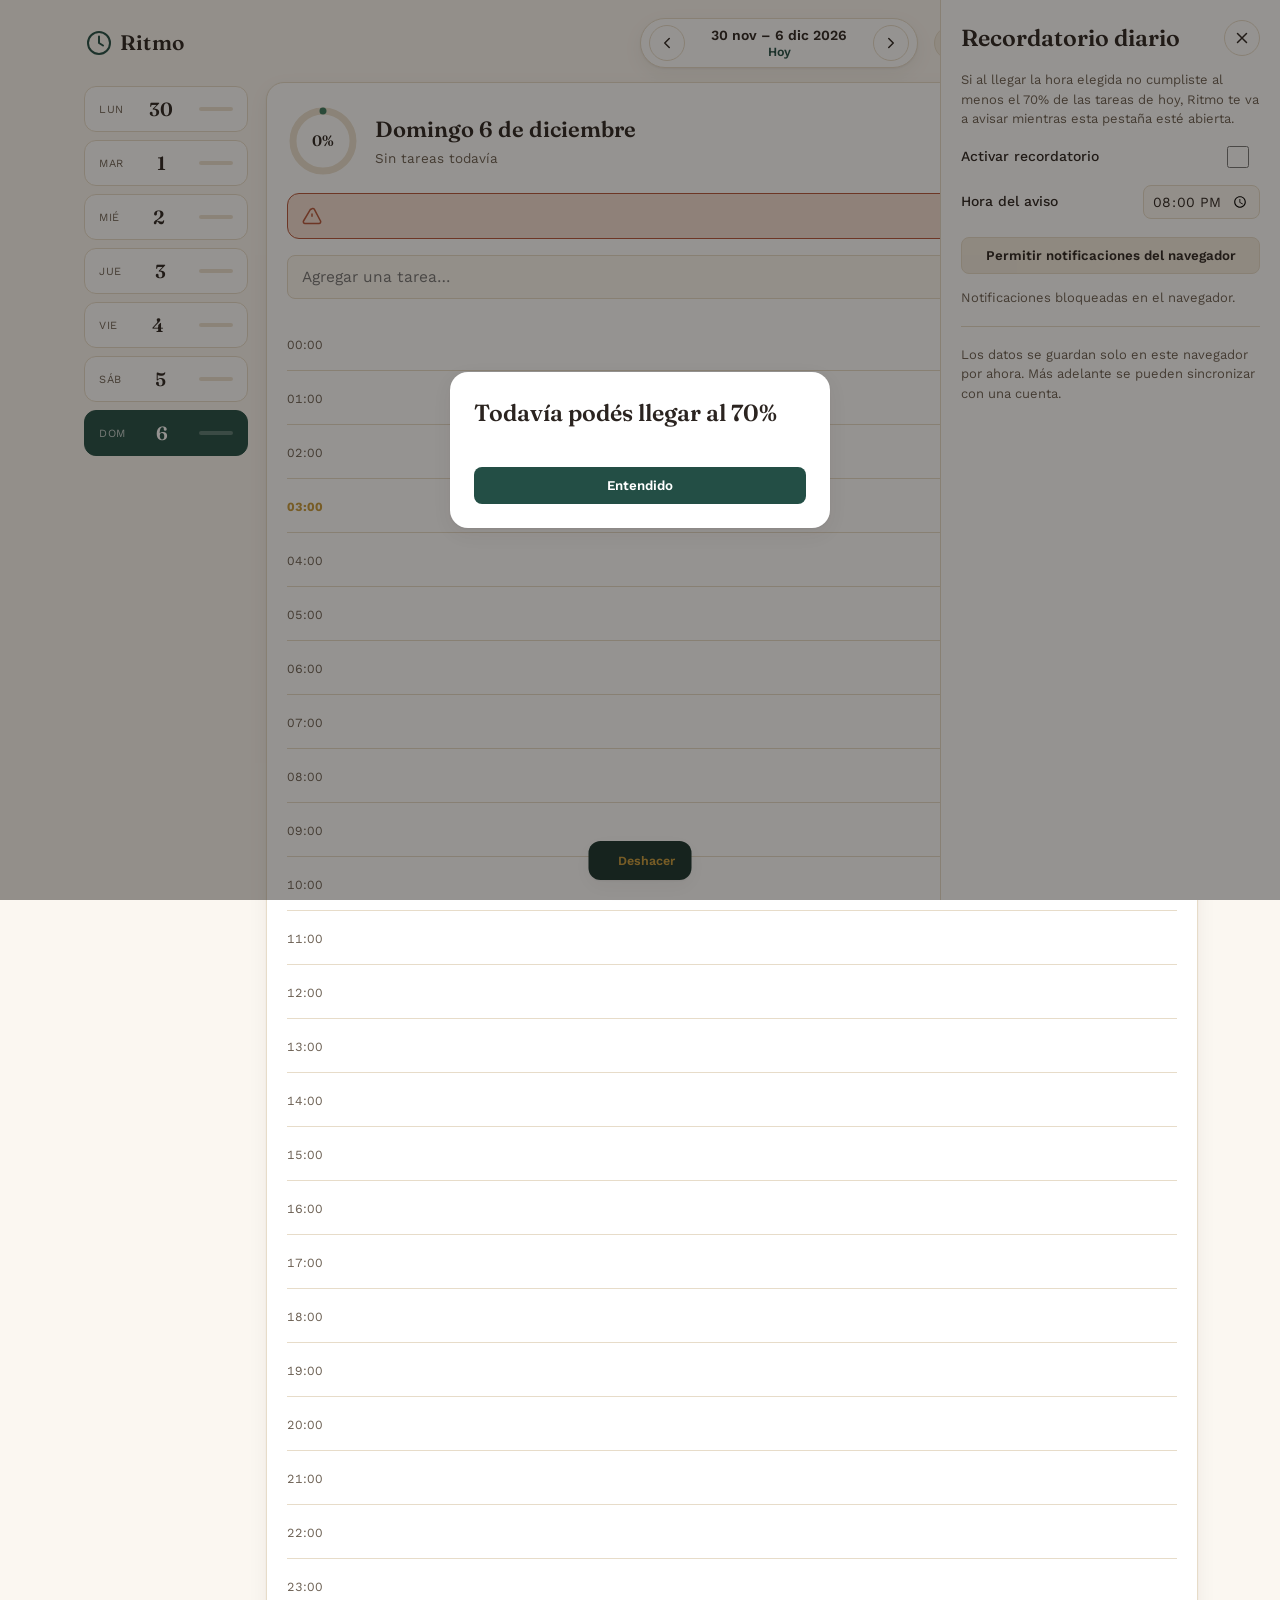
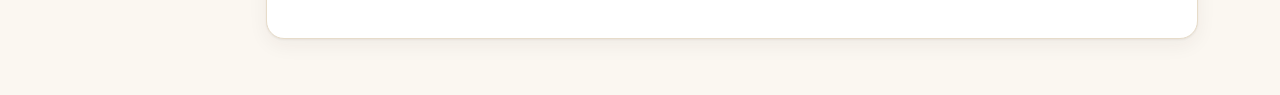
==== index.html @ a8d7aad2 "Primera versión de Ritmo: planificador semanal por horas App web estática (sin build) con vista sema" ====
<!doctype html>
<html lang="es">
<head>
<meta charset="UTF-8" />
<meta name="viewport" content="width=device-width, initial-scale=1, viewport-fit=cover" />
<title>Ritmo — Planificador semanal</title>
<meta name="description" content="Organizá tu semana hora por hora, marcá lo que cumplís y mantené tu ritmo por encima del 70% cada día." />
<meta name="theme-color" content="#234E45" />
<link rel="manifest" href="manifest.json" />
<link rel="icon" type="image/svg+xml" href="icon.svg" />
<link rel="apple-touch-icon" href="icon.svg" />
<link rel="preconnect" href="https://fonts.googleapis.com" />
<link rel="preconnect" href="https://fonts.gstatic.com" crossorigin />
<link href="https://fonts.googleapis.com/css2?family=Fraunces:opsz,wght@9..144,400;9..144,500;9..144,600;9..144,700&family=Work+Sans:wght@400;500;600;700&display=swap" rel="stylesheet" />
<link rel="stylesheet" href="styles.css" />
</head>
<body>
<div class="app">

  <header class="topbar">
    <div class="brand">
      <svg class="brand-mark" width="26" height="26" viewBox="0 0 26 26" fill="none" xmlns="http://www.w3.org/2000/svg" aria-hidden="true">
        <circle cx="13" cy="13" r="11" stroke="currentColor" stroke-width="2"/>
        <path d="M13 6.5V13L17 15.5" stroke="currentColor" stroke-width="2" stroke-linecap="round" stroke-linejoin="round"/>
      </svg>
      <span class="brand-name">Ritmo</span>
    </div>

    <div class="week-nav">
      <button class="icon-btn" id="prevWeek" aria-label="Semana anterior">
        <svg width="18" height="18" viewBox="0 0 24 24" fill="none"><path d="M15 6l-6 6 6 6" stroke="currentColor" stroke-width="2" stroke-linecap="round" stroke-linejoin="round"/></svg>
      </button>
      <div class="week-label">
        <span id="weekRange">—</span>
        <button class="link-btn" id="todayBtn">Hoy</button>
      </div>
      <button class="icon-btn" id="nextWeek" aria-label="Semana siguiente">
        <svg width="18" height="18" viewBox="0 0 24 24" fill="none"><path d="M9 6l6 6-6 6" stroke="currentColor" stroke-width="2" stroke-linecap="round" stroke-linejoin="round"/></svg>
      </button>
    </div>

    <div class="topbar-actions">
      <span class="week-avg" id="weekAvg" title="Promedio de cumplimiento de la semana"></span>
      <button class="icon-btn" id="themeToggle" aria-label="Cambiar tema">
        <svg id="themeIcon" width="18" height="18" viewBox="0 0 24 24" fill="none"><path d="M12 3a9 9 0 1 0 9 9c0-.46-.04-.91-.1-1.36A5.5 5.5 0 0 1 12 3z" stroke="currentColor" stroke-width="2" stroke-linejoin="round"/></svg>
      </button>
      <button class="icon-btn" id="settingsToggle" aria-label="Ajustes de recordatorio">
        <svg width="18" height="18" viewBox="0 0 24 24" fill="none"><circle cx="12" cy="12" r="3" stroke="currentColor" stroke-width="2"/><path d="M19.4 15a1.65 1.65 0 0 0 .33 1.82l.06.06a2 2 0 1 1-2.83 2.83l-.06-.06a1.65 1.65 0 0 0-1.82-.33 1.65 1.65 0 0 0-1 1.51V21a2 2 0 1 1-4 0v-.09a1.65 1.65 0 0 0-1-1.51 1.65 1.65 0 0 0-1.82.33l-.06.06a2 2 0 1 1-2.83-2.83l.06-.06a1.65 1.65 0 0 0 .33-1.82 1.65 1.65 0 0 0-1.51-1H3a2 2 0 1 1 0-4h.09a1.65 1.65 0 0 0 1.51-1 1.65 1.65 0 0 0-.33-1.82l-.06-.06a2 2 0 1 1 2.83-2.83l.06.06a1.65 1.65 0 0 0 1.82.33H9a1.65 1.65 0 0 0 1-1.51V3a2 2 0 1 1 4 0v.09a1.65 1.65 0 0 0 1 1.51 1.65 1.65 0 0 0 1.82-.33l.06-.06a2 2 0 1 1 2.83 2.83l-.06.06a1.65 1.65 0 0 0-.33 1.82V9a1.65 1.65 0 0 0 1.51 1H21a2 2 0 1 1 0 4h-.09a1.65 1.65 0 0 0-1.51 1z" stroke="currentColor" stroke-width="1.6"/></svg>
      </button>
    </div>
  </header>

  <div class="layout">
    <nav class="week-rail" id="dayTabs" aria-label="Días de la semana"></nav>

    <main class="day-view">
      <section class="day-header">
        <div class="day-ring-wrap">
          <svg class="day-ring" width="72" height="72" viewBox="0 0 72 72">
            <circle class="ring-track" cx="36" cy="36" r="30" fill="none" stroke-width="7"/>
            <circle class="ring-progress" id="dayRingProgress" cx="36" cy="36" r="30" fill="none" stroke-width="7" stroke-linecap="round"/>
          </svg>
          <span class="day-ring-percent" id="dayPercent">0%</span>
        </div>
        <div class="day-header-text">
          <h1 id="dayTitle">—</h1>
          <p id="dayFraction" class="muted">Sin tareas todavía</p>
        </div>
      </section>

      <div class="banner" id="alertBanner" hidden role="alert">
        <svg width="20" height="20" viewBox="0 0 24 24" fill="none" aria-hidden="true"><path d="M12 9v4M12 17h.01M10.29 3.86 1.82 18a2 2 0 0 0 1.71 3h16.94a2 2 0 0 0 1.71-3L14.71 3.86a2 2 0 0 0-3.42 0z" stroke="currentColor" stroke-width="1.8" stroke-linejoin="round"/></svg>
        <p><span id="alertText"></span></p>
        <button class="link-btn" id="alertDismiss">Ocultar</button>
      </div>

      <form class="quick-add" id="quickAddForm">
        <input type="text" id="quickAddTitle" placeholder="Agregar una tarea…" autocomplete="off" required maxlength="140" />
        <select id="quickAddHour" aria-label="Hora"></select>
        <button type="submit" class="btn-primary">Agregar</button>
      </form>

      <ol class="hours" id="hoursList"></ol>
    </main>
  </div>
</div>

<div class="overlay" id="overlay" hidden></div>

<aside class="settings-panel" id="settingsPanel" hidden aria-label="Ajustes de recordatorio">
  <div class="settings-head">
    <h2>Recordatorio diario</h2>
    <button class="icon-btn" id="settingsClose" aria-label="Cerrar ajustes">
      <svg width="18" height="18" viewBox="0 0 24 24" fill="none"><path d="M6 6l12 12M18 6 6 18" stroke="currentColor" stroke-width="2" stroke-linecap="round"/></svg>
    </button>
  </div>
  <p class="muted small">Si al llegar la hora elegida no cumpliste al menos el 70% de las tareas de hoy, Ritmo te va a avisar mientras esta pestaña esté abierta.</p>

  <label class="switch-row">
    <span>Activar recordatorio</span>
    <input type="checkbox" id="reminderEnabled" />
  </label>

  <label class="field-row">
    <span>Hora del aviso</span>
    <input type="time" id="reminderTime" value="20:00" />
  </label>

  <button class="btn-secondary" id="notifPermBtn" type="button">Permitir notificaciones del navegador</button>
  <p class="muted small" id="notifStatus"></p>

  <div class="settings-divider"></div>
  <p class="muted small">Los datos se guardan solo en este navegador por ahora. Más adelante se pueden sincronizar con una cuenta.</p>
</aside>

<div class="toast" id="toast" hidden>
  <span id="toastText"></span>
  <button class="link-btn" id="toastUndo">Deshacer</button>
</div>

<div class="reminder-modal" id="reminderModal" hidden role="dialog" aria-modal="true" aria-labelledby="reminderModalTitle">
  <div class="reminder-modal-card">
    <h2 id="reminderModalTitle">Todavía podés llegar al 70%</h2>
    <p class="muted" id="reminderModalText"></p>
    <ul class="reminder-modal-list" id="reminderModalList"></ul>
    <button class="btn-primary" id="reminderModalClose">Entendido</button>
  </div>
</div>

<script type="module" src="js/main.js"></script>
</body>
</html>
---- styles.css ----
/* ---------- Tokens ---------- */
:root {
  --bg: #fbf7f1;
  --bg-elevated: #ffffff;
  --bg-soft: #f3ece0;
  --bg-soft-2: #ece2d1;
  --border: #e7dcc9;
  --text: #2b2420;
  --text-muted: #6b5f52;

  --primary: #234e45;
  --primary-strong: #17332d;
  --primary-soft: #dfe9e4;

  --accent: #d9714b;
  --accent-soft: #f6dcc9;

  --gold: #c89b3c;

  --success: #3c7a5e;
  --success-soft: #dcece2;

  --warn: #b5563a;
  --warn-soft: #f3ddd3;

  --shadow: 0 1px 2px rgba(43, 36, 32, 0.06), 0 6px 20px rgba(43, 36, 32, 0.06);
  --radius-lg: 18px;
  --radius-md: 12px;
  --radius-sm: 8px;

  --font-display: "Fraunces", Georgia, serif;
  --font-body: "Work Sans", -apple-system, BlinkMacSystemFont, "Segoe UI", sans-serif;

  color-scheme: light;
}

@media (prefers-color-scheme: dark) {
  :root:not([data-theme="light"]) {
    --bg: #1b1712;
    --bg-elevated: #241f19;
    --bg-soft: #2c2620;
    --bg-soft-2: #362e25;
    --border: #3a332a;
    --text: #f1e9dd;
    --text-muted: #b7aa98;

    --primary: #7bc6b0;
    --primary-strong: #9fdac7;
    --primary-soft: #26362f;

    --accent: #e79768;
    --accent-soft: #3d2c20;

    --gold: #dcb862;

    --success: #7bc6b0;
    --success-soft: #23362e;

    --warn: #e08a6c;
    --warn-soft: #3c2a22;

    color-scheme: dark;
  }
}

:root[data-theme="dark"] {
  --bg: #1b1712;
  --bg-elevated: #241f19;
  --bg-soft: #2c2620;
  --bg-soft-2: #362e25;
  --border: #3a332a;
  --text: #f1e9dd;
  --text-muted: #b7aa98;

  --primary: #7bc6b0;
  --primary-strong: #9fdac7;
  --primary-soft: #26362f;

  --accent: #e79768;
  --accent-soft: #3d2c20;

  --gold: #dcb862;

  --success: #7bc6b0;
  --success-soft: #23362e;

  --warn: #e08a6c;
  --warn-soft: #3c2a22;

  color-scheme: dark;
}

/* ---------- Reset ---------- */
* { box-sizing: border-box; }
html, body { height: 100%; }
body {
  margin: 0;
  background: var(--bg);
  color: var(--text);
  font-family: var(--font-body);
  font-size: 15.5px;
  line-height: 1.5;
  -webkit-font-smoothing: antialiased;
}
h1, h2, h3 { font-family: var(--font-display); font-weight: 600; margin: 0; color: var(--text); }
p { margin: 0; }
button { font-family: inherit; }
input, select, textarea { font-family: inherit; font-size: inherit; color: inherit; }
ol, ul { list-style: none; margin: 0; padding: 0; }
.muted { color: var(--text-muted); }
.small { font-size: 13px; }

/* ---------- Layout shell ---------- */
.app {
  max-width: 1180px;
  margin: 0 auto;
  padding: 0 16px 48px;
}

.topbar {
  display: flex;
  align-items: center;
  gap: 16px;
  padding: 18px 4px 14px;
  flex-wrap: wrap;
}

.brand {
  display: flex;
  align-items: center;
  gap: 8px;
  color: var(--primary);
  margin-right: auto;
}
.brand-name {
  font-family: var(--font-display);
  font-weight: 600;
  font-size: 21px;
  letter-spacing: 0.2px;
  color: var(--text);
}

.week-nav {
  display: flex;
  align-items: center;
  gap: 10px;
  background: var(--bg-elevated);
  border: 1px solid var(--border);
  border-radius: 999px;
  padding: 6px 8px;
  box-shadow: var(--shadow);
}
.week-label {
  display: flex;
  flex-direction: column;
  align-items: center;
  min-width: 168px;
  text-align: center;
  line-height: 1.2;
}
.week-label > span { font-weight: 600; font-size: 14px; }
.link-btn {
  background: none;
  border: none;
  color: var(--primary);
  font-weight: 600;
  font-size: 12.5px;
  cursor: pointer;
  padding: 0;
}
.link-btn:hover { text-decoration: underline; }

.topbar-actions {
  display: flex;
  align-items: center;
  gap: 8px;
}
.week-avg {
  font-size: 13px;
  color: var(--text-muted);
  background: var(--bg-soft);
  border: 1px solid var(--border);
  padding: 6px 12px;
  border-radius: 999px;
  white-space: nowrap;
}

.icon-btn {
  width: 36px;
  height: 36px;
  border-radius: 999px;
  border: 1px solid var(--border);
  background: var(--bg-elevated);
  color: var(--text);
  display: flex;
  align-items: center;
  justify-content: center;
  cursor: pointer;
  transition: background 0.15s, border-color 0.15s;
}
.icon-btn:hover { background: var(--bg-soft); border-color: var(--primary); }

/* ---------- Layout: rail + main ---------- */
.layout {
  display: flex;
  flex-direction: column;
  gap: 16px;
}

.week-rail {
  display: flex;
  gap: 8px;
  overflow-x: auto;
  padding: 4px 2px 8px;
  scrollbar-width: thin;
}

.day-tab {
  flex: 0 0 auto;
  display: flex;
  flex-direction: column;
  align-items: center;
  gap: 4px;
  padding: 10px 14px;
  border-radius: var(--radius-md);
  border: 1px solid var(--border);
  background: var(--bg-elevated);
  cursor: pointer;
  min-width: 64px;
  color: var(--text);
}
.day-tab .weekday { font-size: 11px; text-transform: uppercase; letter-spacing: 0.06em; color: var(--text-muted); }
.day-tab .date-num { font-family: var(--font-display); font-size: 19px; font-weight: 600; }
.day-tab .mini-bar { width: 30px; height: 4px; border-radius: 999px; background: var(--bg-soft-2); overflow: hidden; margin-top: 2px; }
.day-tab .mini-bar > span { display: block; height: 100%; background: var(--success); border-radius: 999px; }
.day-tab.is-today { border-color: var(--gold); }
.day-tab.is-selected { background: var(--primary); border-color: var(--primary); color: #fff; }
.day-tab.is-selected .weekday { color: rgba(255,255,255,0.75); }
.day-tab.is-selected .mini-bar { background: rgba(255,255,255,0.25); }
.day-tab.is-selected .mini-bar > span { background: #fff; }
.day-tab.is-low .mini-bar > span { background: var(--warn); }
.day-tab.is-selected.is-low .mini-bar > span { background: #fff; }

.day-view {
  background: var(--bg-elevated);
  border: 1px solid var(--border);
  border-radius: var(--radius-lg);
  padding: 22px 20px 26px;
  box-shadow: var(--shadow);
}

.day-header {
  display: flex;
  align-items: center;
  gap: 16px;
  margin-bottom: 16px;
}
.day-ring-wrap { position: relative; flex: 0 0 auto; width: 72px; height: 72px; }
.day-ring { transform: rotate(-90deg); }
.ring-track { stroke: var(--bg-soft-2); }
.ring-progress { stroke: var(--success); stroke-dasharray: 188.5; stroke-dashoffset: 188.5; transition: stroke-dashoffset 0.4s ease, stroke 0.3s ease; }
.ring-progress.is-low { stroke: var(--warn); }
.day-ring-percent {
  position: absolute; inset: 0; display: flex; align-items: center; justify-content: center;
  font-weight: 600; font-size: 15px; font-family: var(--font-display);
}
.day-header-text h1 { font-size: 22px; }
#dayFraction { margin-top: 2px; font-size: 13.5px; }

/* ---------- Banner ---------- */
.banner {
  display: flex;
  align-items: center;
  gap: 10px;
  background: var(--warn-soft);
  color: var(--warn);
  border: 1px solid var(--warn);
  border-radius: var(--radius-md);
  padding: 12px 14px;
  margin-bottom: 16px;
}
.banner p { flex: 1; color: var(--text); font-size: 14px; }
.banner svg { flex: 0 0 auto; }
.banner .link-btn { color: var(--warn); }

/* ---------- Quick add ---------- */
.quick-add {
  display: flex;
  gap: 8px;
  margin-bottom: 18px;
  flex-wrap: wrap;
}
.quick-add input[type="text"] {
  flex: 1 1 220px;
  padding: 11px 14px;
  border-radius: var(--radius-sm);
  border: 1px solid var(--border);
  background: var(--bg);
  color: var(--text);
}
.quick-add input[type="text"]:focus, select:focus, input[type="time"]:focus, textarea:focus {
  outline: 2px solid var(--primary);
  outline-offset: 1px;
}
.quick-add select {
  padding: 11px 10px;
  border-radius: var(--radius-sm);
  border: 1px solid var(--border);
  background: var(--bg);
  color: var(--text);
}
.btn-primary {
  background: var(--primary);
  color: #fff;
  border: none;
  padding: 11px 18px;
  border-radius: var(--radius-sm);
  font-weight: 600;
  cursor: pointer;
  white-space: nowrap;
}
.btn-primary:hover { background: var(--primary-strong); }
.btn-secondary {
  background: var(--bg-soft);
  color: var(--text);
  border: 1px solid var(--border);
  padding: 10px 16px;
  border-radius: var(--radius-sm);
  font-weight: 600;
  cursor: pointer;
  width: 100%;
  margin-top: 4px;
}
.btn-secondary:hover { background: var(--bg-soft-2); }

/* ---------- Hours list ---------- */
.hours { display: flex; flex-direction: column; }
.hour-row {
  display: flex;
  gap: 14px;
  padding: 10px 0;
  border-top: 1px solid var(--border);
}
.hour-row:first-child { border-top: none; }
.hour-label {
  flex: 0 0 56px;
  padding-top: 9px;
  font-size: 12.5px;
  color: var(--text-muted);
  font-variant-numeric: tabular-nums;
}
.hour-row.is-current-hour .hour-label { color: var(--gold); font-weight: 700; }
.hour-tasks { flex: 1; display: flex; flex-direction: column; gap: 8px; }

.hour-add {
  align-self: flex-start;
  background: none;
  border: 1px dashed var(--border);
  color: var(--text-muted);
  border-radius: var(--radius-sm);
  padding: 8px 12px;
  font-size: 13px;
  cursor: pointer;
  opacity: 0;
  transition: opacity 0.15s, border-color 0.15s, color 0.15s;
}
.hour-row:hover .hour-add, .hour-row:focus-within .hour-add { opacity: 1; }
.hour-add:hover { border-color: var(--primary); color: var(--primary); }

/* ---------- Task card ---------- */
.task {
  display: flex;
  gap: 10px;
  align-items: flex-start;
  background: var(--bg-soft);
  border: 1px solid var(--border);
  border-radius: var(--radius-sm);
  padding: 10px 10px 10px 12px;
}
.task.is-done { background: var(--success-soft); border-color: var(--success); }
.task.is-skipped { background: var(--warn-soft); border-color: var(--warn); }

.task-check {
  flex: 0 0 auto;
  width: 22px;
  height: 22px;
  border-radius: 999px;
  border: 2px solid var(--primary);
  background: transparent;
  cursor: pointer;
  display: flex;
  align-items: center;
  justify-content: center;
  margin-top: 1px;
  color: transparent;
}
.task.is-done .task-check { background: var(--success); border-color: var(--success); color: #fff; }
.task.is-skipped .task-check { border-color: var(--warn); color: var(--warn); }

.task-body { flex: 1; min-width: 0; }
.task-title { font-size: 14.5px; word-break: break-word; }
.task.is-done .task-title { text-decoration: line-through; color: var(--text-muted); }
.task.is-skipped .task-title { color: var(--text-muted); font-style: italic; }
.task-reason {
  margin-top: 5px;
  font-size: 12.5px;
  color: var(--warn);
  border-left: 2px solid var(--warn);
  padding-left: 8px;
}

.task-actions { display: flex; gap: 4px; flex: 0 0 auto; }
.task-actions button {
  width: 28px; height: 28px;
  border-radius: var(--radius-sm);
  border: none;
  background: transparent;
  color: var(--text-muted);
  cursor: pointer;
  display: flex; align-items: center; justify-content: center;
}
.task-actions button:hover { background: var(--bg-soft-2); color: var(--text); }
.task-actions .task-skip.is-active { color: var(--warn); }

.reason-editor { display: flex; flex-direction: column; gap: 6px; margin-top: 6px; }
.reason-editor textarea {
  resize: vertical;
  min-height: 52px;
  border-radius: var(--radius-sm);
  border: 1px solid var(--border);
  padding: 8px 10px;
  background: var(--bg-elevated);
  color: var(--text);
}
.reason-editor .reason-actions { display: flex; gap: 8px; }
.reason-editor .reason-actions button {
  font-size: 12.5px;
  font-weight: 600;
  padding: 6px 12px;
  border-radius: var(--radius-sm);
  border: 1px solid var(--border);
  background: var(--bg-elevated);
  cursor: pointer;
}
.reason-editor .reason-save { background: var(--warn); border-color: var(--warn); color: #fff; }

/* ---------- Settings panel ---------- */
.overlay {
  position: fixed; inset: 0;
  background: rgba(20, 16, 12, 0.35);
  z-index: 20;
}
.settings-panel {
  position: fixed;
  top: 0; right: 0; bottom: 0;
  width: min(340px, 90vw);
  background: var(--bg-elevated);
  border-left: 1px solid var(--border);
  padding: 20px;
  z-index: 21;
  display: flex;
  flex-direction: column;
  gap: 14px;
  overflow-y: auto;
}
.settings-head { display: flex; align-items: center; justify-content: space-between; }
.switch-row, .field-row {
  display: flex; align-items: center; justify-content: space-between;
  font-size: 14px; font-weight: 500;
}
.switch-row input[type="checkbox"] { width: 38px; height: 22px; accent-color: var(--primary); }
.field-row input[type="time"] {
  border: 1px solid var(--border); border-radius: var(--radius-sm);
  padding: 6px 8px; background: var(--bg);
}
.settings-divider { height: 1px; background: var(--border); margin: 4px 0; }

/* ---------- Toast ---------- */
.toast {
  position: fixed;
  bottom: 20px; left: 50%; transform: translateX(-50%);
  background: var(--primary-strong);
  color: #fff;
  padding: 12px 16px;
  border-radius: var(--radius-md);
  display: flex; align-items: center; gap: 14px;
  box-shadow: var(--shadow);
  z-index: 30;
  font-size: 13.5px;
}
.toast .link-btn { color: var(--gold); }

/* ---------- Reminder modal ---------- */
.reminder-modal {
  position: fixed; inset: 0;
  background: rgba(20, 16, 12, 0.45);
  display: flex; align-items: center; justify-content: center;
  z-index: 40; padding: 16px;
}
.reminder-modal-card {
  background: var(--bg-elevated);
  border-radius: var(--radius-lg);
  padding: 24px;
  max-width: 380px;
  width: 100%;
  box-shadow: var(--shadow);
  display: flex; flex-direction: column; gap: 12px;
}
.reminder-modal-list { display: flex; flex-direction: column; gap: 6px; max-height: 180px; overflow-y: auto; }
.reminder-modal-list li {
  font-size: 13.5px;
  background: var(--bg-soft);
  border-radius: var(--radius-sm);
  padding: 8px 10px;
}

/* ---------- Responsive: desktop ---------- */
@media (min-width: 880px) {
  .app { padding: 0 32px 56px; }
  .layout { flex-direction: row; align-items: flex-start; }
  .week-rail {
    flex-direction: column;
    width: 168px;
    flex: 0 0 168px;
    overflow-x: visible;
    position: sticky;
    top: 16px;
  }
  .day-tab { flex-direction: row; justify-content: space-between; width: 100%; }
  .day-tab .mini-bar { width: 34px; margin-top: 0; }
  .day-view { flex: 1; }
}

@media (max-width: 520px) {
  .week-label { min-width: 132px; }
  .topbar { gap: 10px; }
  .week-avg { display: none; }
}
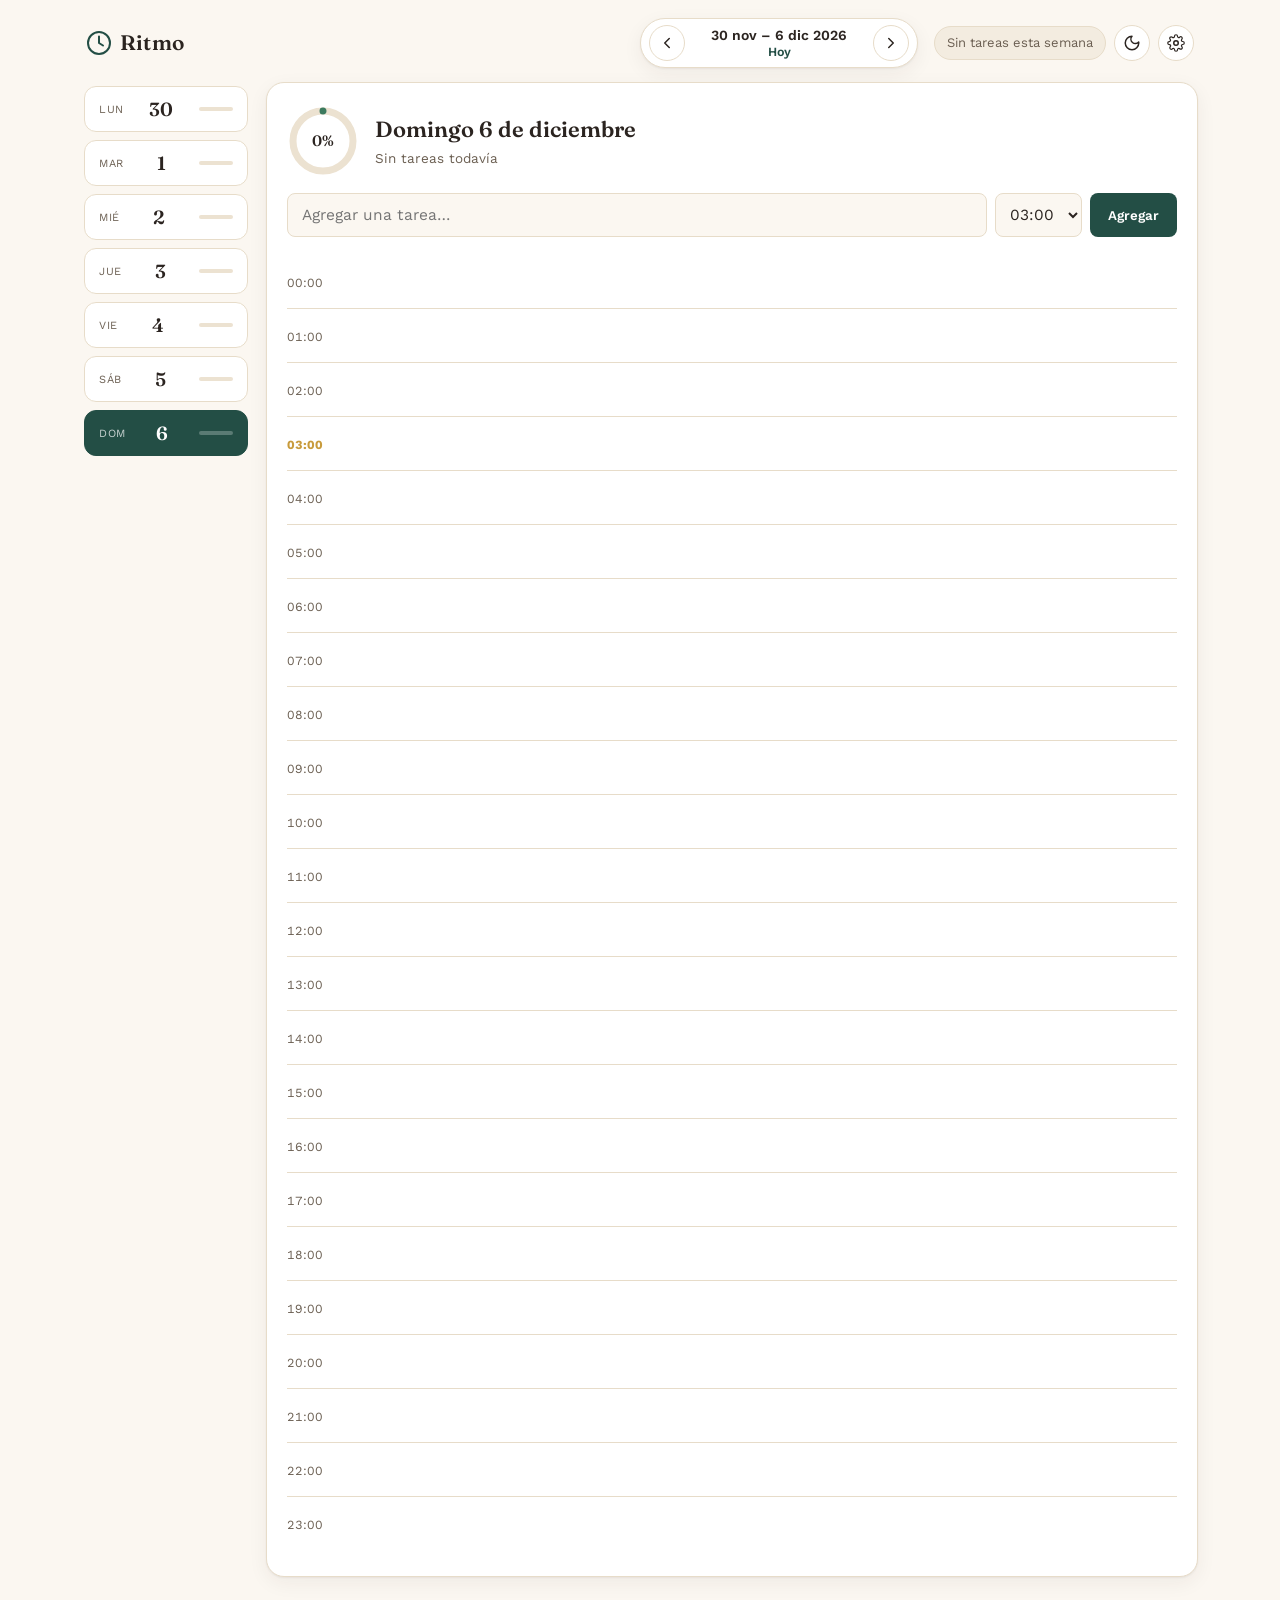
==== commit eb50f3ad: "Corrige overlays que quedaban visibles y pasa los textos a español neutro Varias reglas CSS fijaban " ====
--- a/index.html
+++ b/index.html
@@ -4,7 +4,7 @@
 <meta charset="UTF-8" />
 <meta name="viewport" content="width=device-width, initial-scale=1, viewport-fit=cover" />
 <title>Ritmo — Planificador semanal</title>
-<meta name="description" content="Organizá tu semana hora por hora, marcá lo que cumplís y mantené tu ritmo por encima del 70% cada día." />
+<meta name="description" content="Organiza tu semana hora por hora, marca lo que cumples y mantén tu ritmo por encima del 70% cada día." />
 <meta name="theme-color" content="#234E45" />
 <link rel="manifest" href="manifest.json" />
 <link rel="icon" type="image/svg+xml" href="icon.svg" />
@@ -94,7 +94,7 @@
       <svg width="18" height="18" viewBox="0 0 24 24" fill="none"><path d="M6 6l12 12M18 6 6 18" stroke="currentColor" stroke-width="2" stroke-linecap="round"/></svg>
     </button>
   </div>
-  <p class="muted small">Si al llegar la hora elegida no cumpliste al menos el 70% de las tareas de hoy, Ritmo te va a avisar mientras esta pestaña esté abierta.</p>
+  <p class="muted small">Si al llegar la hora elegida no se cumplió al menos el 70% de las tareas de hoy, Ritmo mostrará un aviso mientras esta pestaña esté abierta.</p>
 
   <label class="switch-row">
     <span>Activar recordatorio</span>
@@ -120,7 +120,7 @@
 
 <div class="reminder-modal" id="reminderModal" hidden role="dialog" aria-modal="true" aria-labelledby="reminderModalTitle">
   <div class="reminder-modal-card">
-    <h2 id="reminderModalTitle">Todavía podés llegar al 70%</h2>
+    <h2 id="reminderModalTitle">Todavía puedes llegar al 70%</h2>
     <p class="muted" id="reminderModalText"></p>
     <ul class="reminder-modal-list" id="reminderModalList"></ul>
     <button class="btn-primary" id="reminderModalClose">Entendido</button>
--- a/styles.css
+++ b/styles.css
@@ -92,6 +92,7 @@
 
 /* ---------- Reset ---------- */
 * { box-sizing: border-box; }
+[hidden] { display: none !important; }
 html, body { height: 100%; }
 body {
   margin: 0;
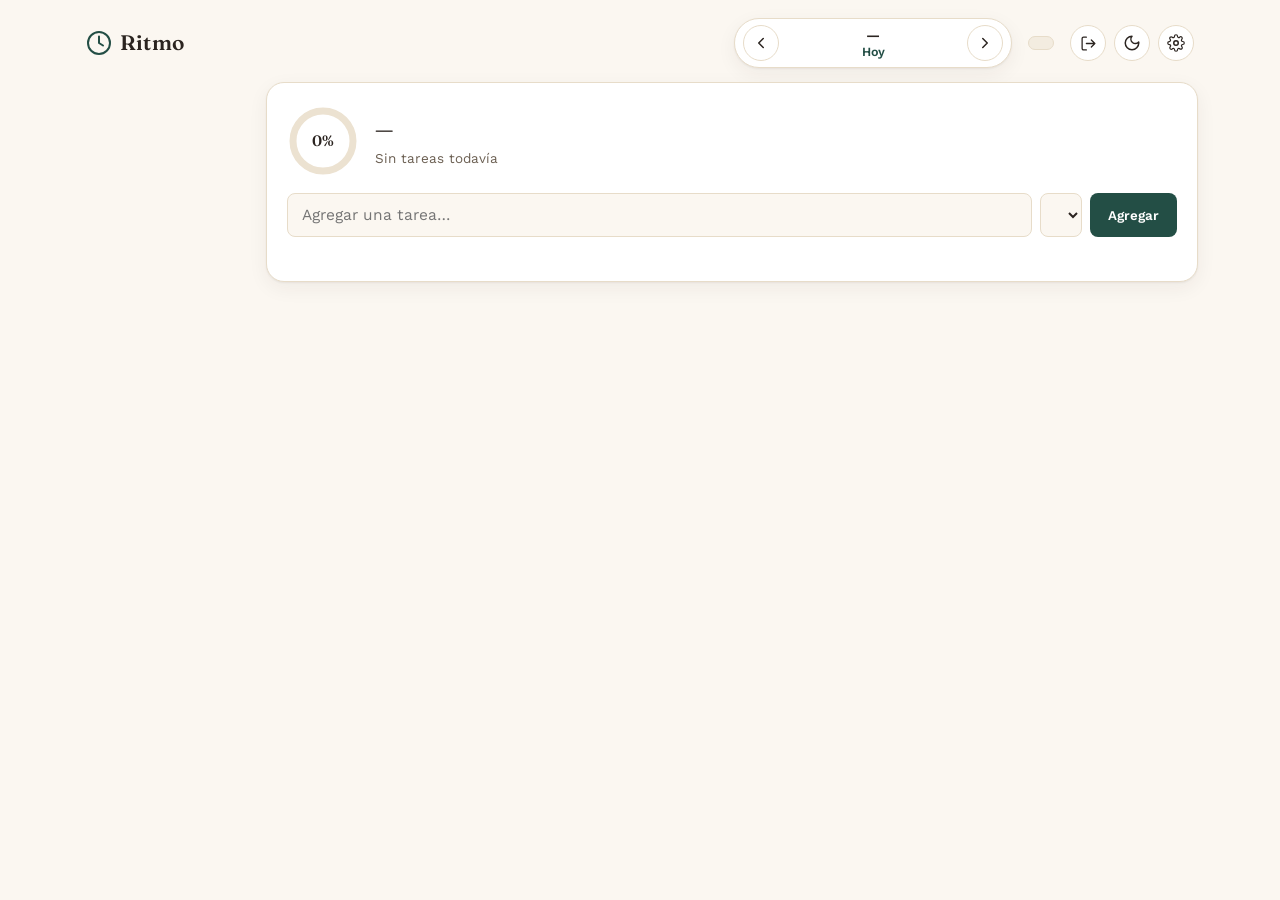
==== commit a50b8adb: "Agrega login de usuarios y guarda las tareas en Supabase - login.html + js/login.js: pantalla de ini" ====
--- a/index.html
+++ b/index.html
@@ -41,6 +41,12 @@
 
     <div class="topbar-actions">
       <span class="week-avg" id="weekAvg" title="Promedio de cumplimiento de la semana"></span>
+      <div class="topbar-user">
+        <span class="topbar-user-email" id="userEmail"></span>
+        <button class="icon-btn" id="logoutBtn" aria-label="Cerrar sesión" title="Cerrar sesión">
+          <svg width="17" height="17" viewBox="0 0 24 24" fill="none"><path d="M9 21H5a2 2 0 0 1-2-2V5a2 2 0 0 1 2-2h4M16 17l5-5-5-5M21 12H9" stroke="currentColor" stroke-width="1.8" stroke-linecap="round" stroke-linejoin="round"/></svg>
+        </button>
+      </div>
       <button class="icon-btn" id="themeToggle" aria-label="Cambiar tema">
         <svg id="themeIcon" width="18" height="18" viewBox="0 0 24 24" fill="none"><path d="M12 3a9 9 0 1 0 9 9c0-.46-.04-.91-.1-1.36A5.5 5.5 0 0 1 12 3z" stroke="currentColor" stroke-width="2" stroke-linejoin="round"/></svg>
       </button>
--- a/styles.css
+++ b/styles.css
@@ -371,34 +371,39 @@
 /* ---------- Task card ---------- */
 .task {
   display: flex;
-  gap: 10px;
-  align-items: flex-start;
+  align-items: stretch;
+  background: var(--bg-elevated);
+  border: 1px solid var(--border);
+  border-radius: var(--radius-sm);
+  overflow: hidden;
+}
+.task.is-done { border-color: var(--success); }
+.task.is-skipped { border-color: var(--warn); }
+
+.task-side-btn {
+  flex: 0 0 60px;
+  display: flex;
+  flex-direction: column;
+  align-items: center;
+  justify-content: center;
+  gap: 3px;
+  border: none;
+  cursor: pointer;
   background: var(--bg-soft);
-  border: 1px solid var(--border);
-  border-radius: var(--radius-sm);
-  padding: 10px 10px 10px 12px;
-}
-.task.is-done { background: var(--success-soft); border-color: var(--success); }
-.task.is-skipped { background: var(--warn-soft); border-color: var(--warn); }
-
-.task-check {
-  flex: 0 0 auto;
-  width: 22px;
-  height: 22px;
-  border-radius: 999px;
-  border: 2px solid var(--primary);
-  background: transparent;
-  cursor: pointer;
-  display: flex;
-  align-items: center;
-  justify-content: center;
-  margin-top: 1px;
-  color: transparent;
-}
-.task.is-done .task-check { background: var(--success); border-color: var(--success); color: #fff; }
-.task.is-skipped .task-check { border-color: var(--warn); color: var(--warn); }
-
-.task-body { flex: 1; min-width: 0; }
+  color: var(--text-muted);
+  font-size: 10.5px;
+  font-weight: 600;
+  line-height: 1.1;
+  padding: 8px 2px;
+}
+.task-side-done { border-right: 1px solid var(--border); }
+.task-side-skip { border-left: 1px solid var(--border); }
+.task-side-done:hover { background: var(--success-soft); color: var(--success); }
+.task-side-skip:hover { background: var(--warn-soft); color: var(--warn); }
+.task.is-done .task-side-done { background: var(--success); color: #fff; }
+.task.is-skipped .task-side-skip { background: var(--warn); color: #fff; }
+
+.task-body { flex: 1; min-width: 0; position: relative; padding: 10px 32px 10px 12px; display: flex; flex-direction: column; justify-content: center; }
 .task-title { font-size: 14.5px; word-break: break-word; }
 .task.is-done .task-title { text-decoration: line-through; color: var(--text-muted); }
 .task.is-skipped .task-title { color: var(--text-muted); font-style: italic; }
@@ -410,18 +415,22 @@
   padding-left: 8px;
 }
 
-.task-actions { display: flex; gap: 4px; flex: 0 0 auto; }
-.task-actions button {
-  width: 28px; height: 28px;
+.task-delete {
+  position: absolute;
+  top: 6px;
+  right: 6px;
+  width: 24px;
+  height: 24px;
   border-radius: var(--radius-sm);
   border: none;
   background: transparent;
   color: var(--text-muted);
   cursor: pointer;
-  display: flex; align-items: center; justify-content: center;
-}
-.task-actions button:hover { background: var(--bg-soft-2); color: var(--text); }
-.task-actions .task-skip.is-active { color: var(--warn); }
+  display: flex;
+  align-items: center;
+  justify-content: center;
+}
+.task-delete:hover { background: var(--bg-soft-2); color: var(--warn); }
 
 .reason-editor { display: flex; flex-direction: column; gap: 6px; margin-top: 6px; }
 .reason-editor textarea {
@@ -514,6 +523,78 @@
   border-radius: var(--radius-sm);
   padding: 8px 10px;
 }
+
+/* ---------- Auth (login.html) ---------- */
+.auth-body {
+  min-height: 100%;
+  display: flex;
+}
+.auth-shell {
+  flex: 1;
+  display: flex;
+  align-items: center;
+  justify-content: center;
+  padding: 24px;
+}
+.auth-card {
+  width: 100%;
+  max-width: 380px;
+  background: var(--bg-elevated);
+  border: 1px solid var(--border);
+  border-radius: var(--radius-lg);
+  box-shadow: var(--shadow);
+  padding: 28px 26px 30px;
+  display: flex;
+  flex-direction: column;
+  gap: 18px;
+}
+.auth-brand { color: var(--primary); justify-content: center; }
+.auth-warning {
+  background: var(--warn-soft);
+  color: var(--text);
+  border: 1px solid var(--warn);
+  border-radius: var(--radius-md);
+  padding: 12px 14px;
+  font-size: 13.5px;
+  line-height: 1.5;
+}
+.auth-warning code {
+  background: var(--bg-soft-2);
+  padding: 1px 5px;
+  border-radius: 4px;
+  font-size: 12.5px;
+}
+
+.auth-tabs { display: flex; gap: 6px; background: var(--bg-soft); border-radius: 999px; padding: 4px; }
+.auth-tab {
+  flex: 1;
+  border: none;
+  background: transparent;
+  color: var(--text-muted);
+  padding: 9px 10px;
+  border-radius: 999px;
+  font-weight: 600;
+  font-size: 13.5px;
+  cursor: pointer;
+}
+.auth-tab.is-active { background: var(--primary); color: #fff; }
+
+.auth-form { display: flex; flex-direction: column; gap: 14px; }
+.auth-field { display: flex; flex-direction: column; gap: 6px; font-size: 13.5px; font-weight: 600; }
+.auth-field input {
+  padding: 11px 13px;
+  border-radius: var(--radius-sm);
+  border: 1px solid var(--border);
+  background: var(--bg);
+  color: var(--text);
+  font-weight: 400;
+}
+.auth-submit { width: 100%; margin-top: 2px; }
+.auth-error { color: var(--warn); font-size: 13px; background: var(--warn-soft); border-radius: var(--radius-sm); padding: 8px 10px; }
+.auth-success { color: var(--success); font-size: 13px; background: var(--success-soft); border-radius: var(--radius-sm); padding: 8px 10px; }
+
+.topbar-user { display: flex; align-items: center; gap: 8px; }
+.topbar-user-email { font-size: 12.5px; color: var(--text-muted); max-width: 140px; overflow: hidden; text-overflow: ellipsis; white-space: nowrap; }
 
 /* ---------- Responsive: desktop ---------- */
 @media (min-width: 880px) {
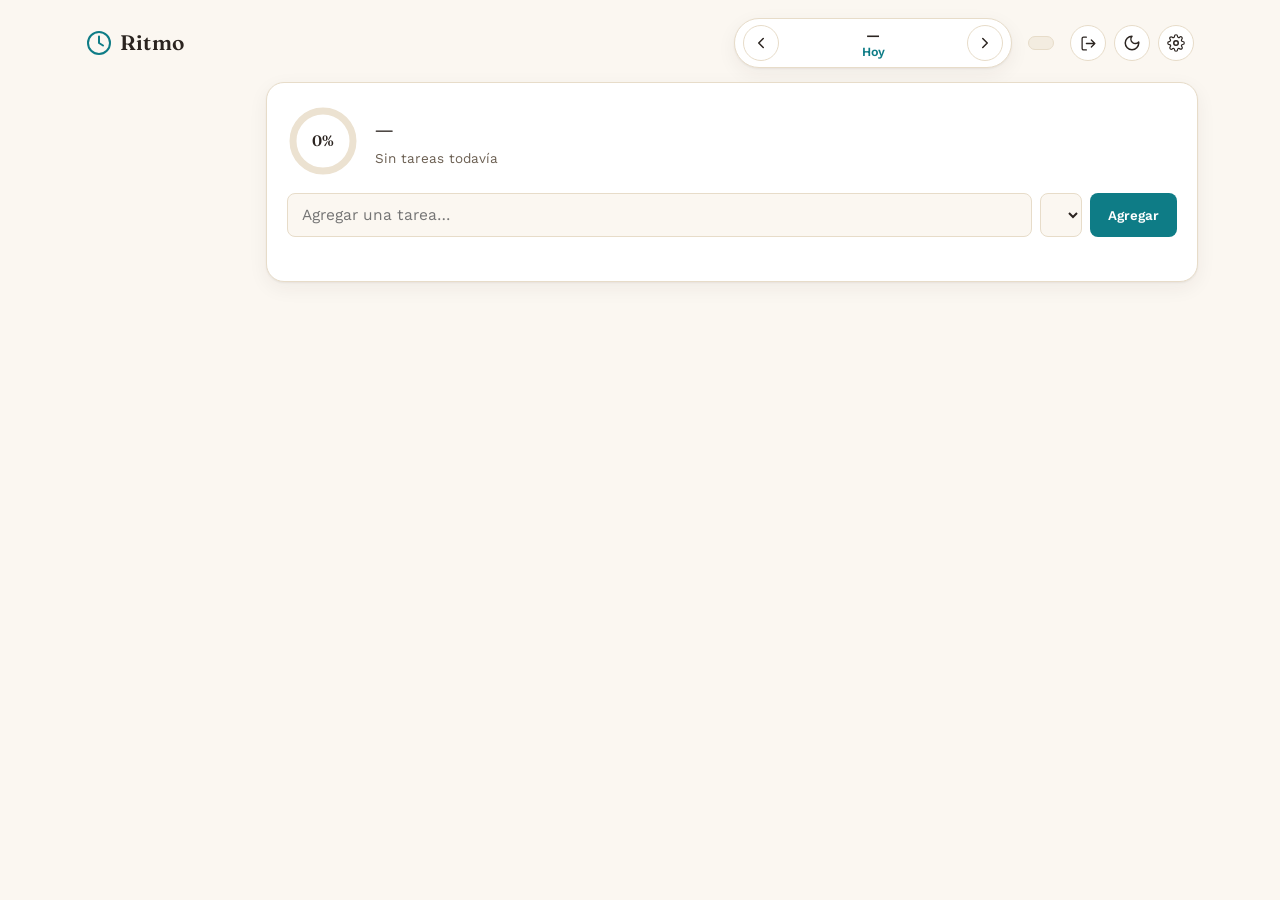
==== commit 47ab0e40: "Cambia la paleta a turquesa (color principal) y magenta (acento) Reemplaza el verde bosque/terracota" ====
--- a/index.html
+++ b/index.html
@@ -5,7 +5,7 @@
 <meta name="viewport" content="width=device-width, initial-scale=1, viewport-fit=cover" />
 <title>Ritmo — Planificador semanal</title>
 <meta name="description" content="Organiza tu semana hora por hora, marca lo que cumples y mantén tu ritmo por encima del 70% cada día." />
-<meta name="theme-color" content="#234E45" />
+<meta name="theme-color" content="#0E7C86" />
 <link rel="manifest" href="manifest.json" />
 <link rel="icon" type="image/svg+xml" href="icon.svg" />
 <link rel="apple-touch-icon" href="icon.svg" />
--- a/styles.css
+++ b/styles.css
@@ -8,20 +8,20 @@
   --text: #2b2420;
   --text-muted: #6b5f52;
 
-  --primary: #234e45;
-  --primary-strong: #17332d;
-  --primary-soft: #dfe9e4;
-
-  --accent: #d9714b;
-  --accent-soft: #f6dcc9;
-
-  --gold: #c89b3c;
-
-  --success: #3c7a5e;
+  --primary: #0e7c86;
+  --primary-strong: #0a5f67;
+  --primary-soft: #dcefef;
+
+  --accent: #c6368c;
+  --accent-soft: #f6dcec;
+
+  --success: #3e8f5c;
   --success-soft: #dcece2;
 
   --warn: #b5563a;
   --warn-soft: #f3ddd3;
+
+  --toast-bg: #0a5f67;
 
   --shadow: 0 1px 2px rgba(43, 36, 32, 0.06), 0 6px 20px rgba(43, 36, 32, 0.06);
   --radius-lg: 18px;
@@ -44,17 +44,15 @@
     --text: #f1e9dd;
     --text-muted: #b7aa98;
 
-    --primary: #7bc6b0;
-    --primary-strong: #9fdac7;
-    --primary-soft: #26362f;
-
-    --accent: #e79768;
-    --accent-soft: #3d2c20;
-
-    --gold: #dcb862;
-
-    --success: #7bc6b0;
-    --success-soft: #23362e;
+    --primary: #4fd7da;
+    --primary-strong: #7ee6e8;
+    --primary-soft: #123b3d;
+
+    --accent: #f272c4;
+    --accent-soft: #3a2030;
+
+    --success: #55c77e;
+    --success-soft: #1f3a2b;
 
     --warn: #e08a6c;
     --warn-soft: #3c2a22;
@@ -72,17 +70,15 @@
   --text: #f1e9dd;
   --text-muted: #b7aa98;
 
-  --primary: #7bc6b0;
-  --primary-strong: #9fdac7;
-  --primary-soft: #26362f;
-
-  --accent: #e79768;
-  --accent-soft: #3d2c20;
-
-  --gold: #dcb862;
-
-  --success: #7bc6b0;
-  --success-soft: #23362e;
+  --primary: #4fd7da;
+  --primary-strong: #7ee6e8;
+  --primary-soft: #123b3d;
+
+  --accent: #f272c4;
+  --accent-soft: #3a2030;
+
+  --success: #55c77e;
+  --success-soft: #1f3a2b;
 
   --warn: #e08a6c;
   --warn-soft: #3c2a22;
@@ -234,7 +230,7 @@
 .day-tab .date-num { font-family: var(--font-display); font-size: 19px; font-weight: 600; }
 .day-tab .mini-bar { width: 30px; height: 4px; border-radius: 999px; background: var(--bg-soft-2); overflow: hidden; margin-top: 2px; }
 .day-tab .mini-bar > span { display: block; height: 100%; background: var(--success); border-radius: 999px; }
-.day-tab.is-today { border-color: var(--gold); }
+.day-tab.is-today { border-color: var(--accent); }
 .day-tab.is-selected { background: var(--primary); border-color: var(--primary); color: #fff; }
 .day-tab.is-selected .weekday { color: rgba(255,255,255,0.75); }
 .day-tab.is-selected .mini-bar { background: rgba(255,255,255,0.25); }
@@ -350,7 +346,7 @@
   color: var(--text-muted);
   font-variant-numeric: tabular-nums;
 }
-.hour-row.is-current-hour .hour-label { color: var(--gold); font-weight: 700; }
+.hour-row.is-current-hour .hour-label { color: var(--accent); font-weight: 700; }
 .hour-tasks { flex: 1; display: flex; flex-direction: column; gap: 8px; }
 
 .hour-add {
@@ -489,7 +485,7 @@
 .toast {
   position: fixed;
   bottom: 20px; left: 50%; transform: translateX(-50%);
-  background: var(--primary-strong);
+  background: var(--toast-bg);
   color: #fff;
   padding: 12px 16px;
   border-radius: var(--radius-md);
@@ -498,7 +494,7 @@
   z-index: 30;
   font-size: 13.5px;
 }
-.toast .link-btn { color: var(--gold); }
+.toast .link-btn { color: var(--accent); }
 
 /* ---------- Reminder modal ---------- */
 .reminder-modal {
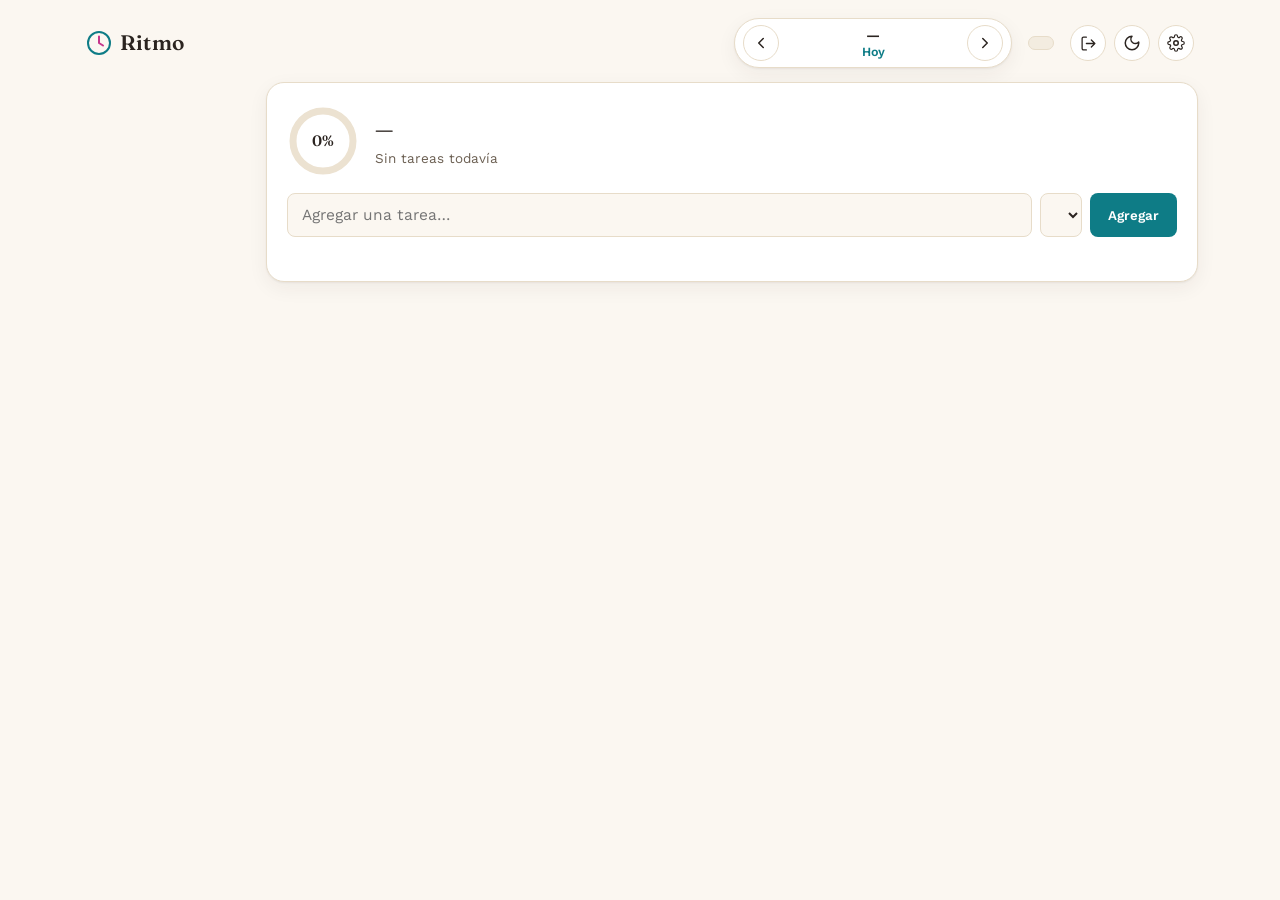
==== commit c9f69946: "Hace visible el magenta sin depender de estados condicionales El único lugar donde aparecía (borde d" ====
--- a/index.html
+++ b/index.html
@@ -21,7 +21,7 @@
     <div class="brand">
       <svg class="brand-mark" width="26" height="26" viewBox="0 0 26 26" fill="none" xmlns="http://www.w3.org/2000/svg" aria-hidden="true">
         <circle cx="13" cy="13" r="11" stroke="currentColor" stroke-width="2"/>
-        <path d="M13 6.5V13L17 15.5" stroke="currentColor" stroke-width="2" stroke-linecap="round" stroke-linejoin="round"/>
+        <path d="M13 6.5V13L17 15.5" stroke="var(--accent)" stroke-width="2" stroke-linecap="round" stroke-linejoin="round"/>
       </svg>
       <span class="brand-name">Ritmo</span>
     </div>
--- a/styles.css
+++ b/styles.css
@@ -213,6 +213,7 @@
 }
 
 .day-tab {
+  position: relative;
   flex: 0 0 auto;
   display: flex;
   flex-direction: column;
@@ -225,6 +226,16 @@
   cursor: pointer;
   min-width: 64px;
   color: var(--text);
+}
+.day-tab.is-today::after {
+  content: "";
+  position: absolute;
+  top: 7px;
+  right: 7px;
+  width: 7px;
+  height: 7px;
+  border-radius: 999px;
+  background: var(--accent);
 }
 .day-tab .weekday { font-size: 11px; text-transform: uppercase; letter-spacing: 0.06em; color: var(--text-muted); }
 .day-tab .date-num { font-family: var(--font-display); font-size: 19px; font-weight: 600; }
